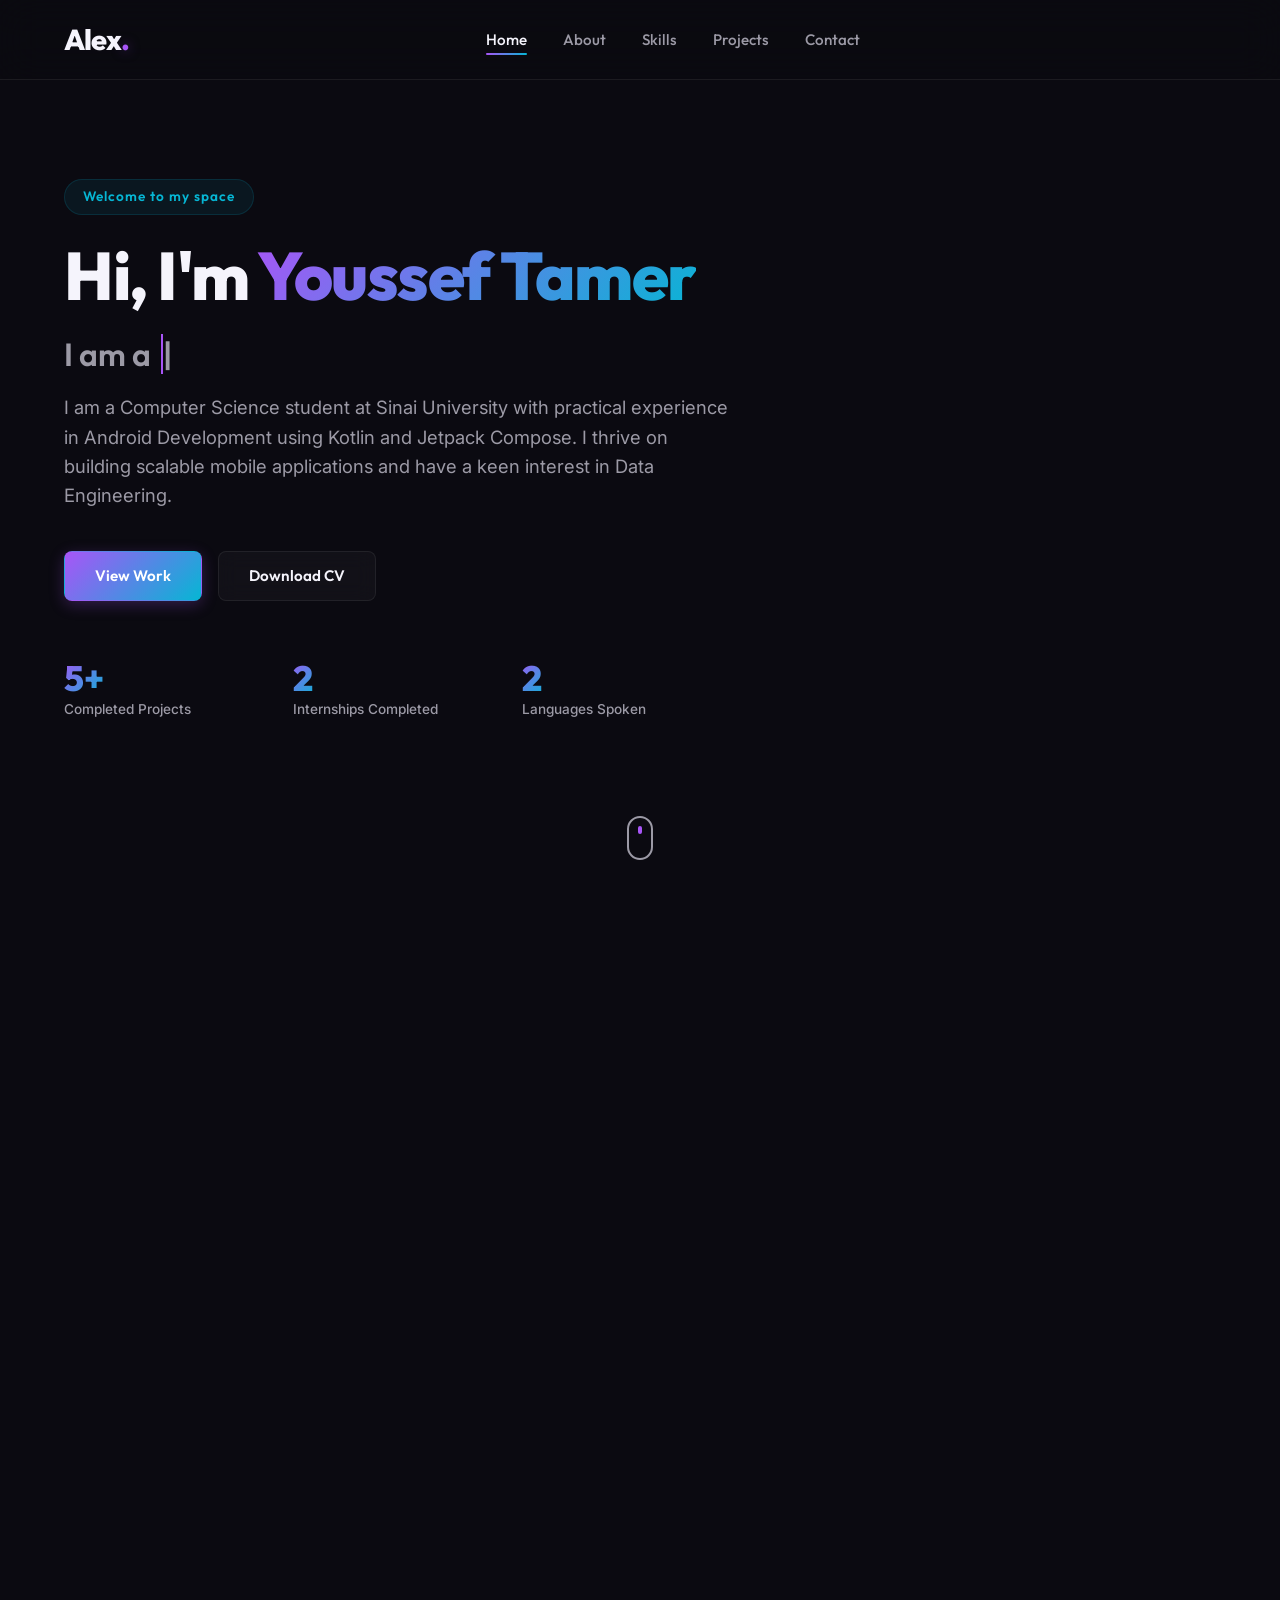
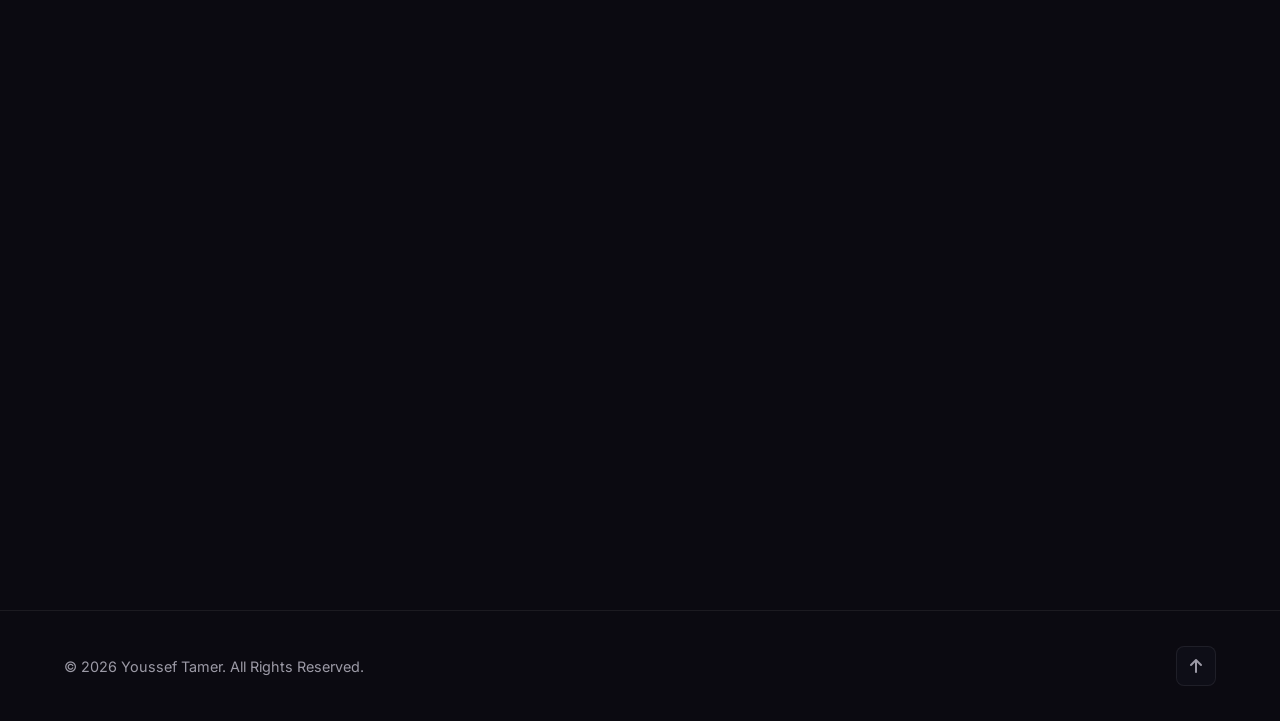
==== index.html @ ab524d57 "Initial commit: Youssef Tamer Premium Portfolio" ====
<!DOCTYPE html>
<html lang="en">
<head>
  <meta charset="UTF-8">
  <meta name="viewport" content="width=device-width, initial-scale=1.0">
  <meta name="description" content="Premium Developer Portfolio - Senior Frontend Engineer & UI/UX Designer. Highly customizable digital showcase.">
  <meta name="author" content="Alex Rivera">
  <title>Alex Rivera | Premium Portfolio</title>
  
  <!-- Google Fonts -->
  <link rel="preconnect" href="https://fonts.googleapis.com">
  <link rel="preconnect" href="https://fonts.gstatic.com" crossorigin>
  <link href="https://fonts.googleapis.com/css2?family=Inter:wght@300;400;500;600;700&family=Outfit:wght@300;400;500;600;700;800&display=swap" rel="stylesheet">
  
  <!-- FontAwesome Icons -->
  <link rel="stylesheet" href="https://cdnjs.cloudflare.com/ajax/libs/font-awesome/6.4.0/css/all.min.css">
  
  <!-- Central Stylesheet -->
  <link rel="stylesheet" href="style.css">
</head>
<body>

  <!-- Fullscreen Loading Screen -->
  <div id="loader" class="loader-screen">
    <div class="loader-content">
      <div class="loader-logo">Alex<span>.</span></div>
      <div class="loader-bar-bg">
        <div id="loader-progress" class="loader-progress-bar"></div>
      </div>
      <div id="loader-percentage" class="loader-percentage-text">0%</div>
    </div>
  </div>

  <!-- Global Mouse Glow overlay -->
  <div class="cursor-glow" id="cursor-glow"></div>

  <!-- Global Background Three.js Particle Canvas -->
  <canvas id="three-bg-canvas"></canvas>

  <!-- Navigation Header -->
  <header id="header" class="glass-nav">
    <!-- Scroll Progress Bar -->
    <div id="scroll-progress" class="scroll-progress-line"></div>
    
    <div class="nav-container">
      <a href="#" class="logo-text">Alex<span class="dot">.</span></a>
      
      <nav class="nav-menu" id="nav-menu">
        <ul class="nav-list">
          <li><a href="#hero" class="nav-link active">Home</a></li>
          <li><a href="#about" class="nav-link">About</a></li>
          <li><a href="#skills" class="nav-link">Skills</a></li>
          <li><a href="#projects" class="nav-link">Projects</a></li>
          <li><a href="#contact" class="nav-link">Contact</a></li>
        </ul>
      </nav>

      <div class="nav-actions">
        <button class="menu-toggle" id="menu-toggle" aria-label="Toggle menu">
          <i class="fa-solid fa-bars open-icon"></i>
          <i class="fa-solid fa-xmark close-icon"></i>
        </button>
      </div>
    </div>
  </header>

  <!-- Hero Section -->
  <section id="hero" class="hero-section">
    <div class="hero-container container">
      <div class="hero-content">
        <span class="hero-badge">Welcome to my space</span>
        <h1 class="hero-title">
          Hi, I'm <span class="gradient-text dynamic-name">Alex Rivera</span>
        </h1>
        <h2 class="typing-text-container">
          I am a <span class="typing-target"></span><span class="typed-cursor">|</span>
        </h2>
        <p class="hero-desc" id="hero-subheading">
          Crafting modern, immersive digital experiences with clean code and premium aesthetics.
        </p>
        <div class="hero-actions">
          <a href="#projects" class="btn btn-primary btn-glow">View Work</a>
          <a href="" id="hero-resume-link" class="btn btn-secondary" download>Download CV</a>
        </div>
        
        <!-- Stats Row -->
        <div class="stats-row" id="stats-container">
          <!-- Populated Dynamically from data.js -->
        </div>
      </div>
      
      <!-- Interactive 3D Orb Column -->
      <div class="hero-orb-wrapper">
        <div id="hero-orb-container" class="orb-container"></div>
      </div>
    </div>
    
    <div class="scroll-indicator">
      <a href="#about" aria-label="Scroll down">
        <span class="mouse-icon">
          <span class="mouse-wheel"></span>
        </span>
      </a>
    </div>
  </section>

  <!-- About Section -->
  <section id="about" class="about-section container section-padding">
    <div class="section-header align-center scroll-reveal">
      <span class="section-subtitle">Discovery</span>
      <h2 class="section-title">About Me</h2>
      <div class="title-underline"></div>
    </div>

    <div class="about-grid">
      <!-- 3D Tilt Card Photo -->
      <div class="about-image-wrapper scroll-reveal">
        <div class="about-img-card glass-card tilt-card">
          <img id="about-avatar" src="" alt="Alex Portrait">
          <div class="img-border-glow"></div>
        </div>
      </div>
      
      <div class="about-details scroll-reveal">
        <h3 class="about-intro">Professional Profile</h3>
        <p class="about-text" id="about-bio">
          Loading biography...
        </p>
        
        <!-- Current Focus Sub-grid -->
        <h4 class="focus-title">What I'm doing now</h4>
        <div class="focus-grid" id="focus-grid">
          <!-- Populated Dynamically from data.js -->
        </div>
      </div>
    </div>
  </section>

  <!-- Skills Section -->
  <section id="skills" class="skills-section section-padding">
    <div class="container">
      <div class="section-header align-center scroll-reveal">
        <span class="section-subtitle">Expertise</span>
        <h2 class="section-title">Skills & Capabilities</h2>
        <div class="title-underline"></div>
      </div>

      <!-- Categories Tabs -->
      <div class="skills-tabs scroll-reveal" id="skills-tabs">
        <!-- Populated Dynamically from categories in data.js -->
      </div>

      <!-- Dynamic Skills Grid -->
      <div class="skills-grid-container scroll-reveal">
        <div class="skills-grid" id="skills-grid">
          <!-- Populated Dynamically on Tab Click -->
        </div>
      </div>
    </div>
  </section>

  <!-- Experience & Education Section -->
  <section id="experience" class="experience-section section-padding">
    <div class="container">
      <div class="section-header align-center scroll-reveal">
        <span class="section-subtitle">Timeline</span>
        <h2 class="section-title">Education & Experience</h2>
        <div class="title-underline"></div>
      </div>

      <div class="timeline-container scroll-reveal">
        <div class="timeline-line"></div>
        <div class="timeline-items" id="timeline-items">
          <!-- Populated Dynamically from data.js -->
        </div>
      </div>

      <!-- Certifications Grid -->
      <div class="certifications-wrapper scroll-reveal" style="margin-top: 80px;">
        <h3 class="focus-title" style="text-align: center; margin-bottom: 40px;">Professional Certifications</h3>
        <div class="certifications-grid" id="certifications-grid">
          <!-- Populated Dynamically from data.js -->
        </div>
      </div>
    </div>
  </section>

  <!-- Projects Section -->
  <section id="projects" class="projects-section section-padding">
    <div class="container">
      <div class="section-header align-center scroll-reveal">
        <span class="section-subtitle">My Work</span>
        <h2 class="section-title">Featured Projects</h2>
        <div class="title-underline"></div>
      </div>

      <!-- Category Filter Tabs -->
      <div class="filter-tabs scroll-reveal" id="projects-tabs">
        <!-- Populated Dynamically from data.js -->
      </div>

      <!-- Projects Grid -->
      <div class="projects-grid scroll-reveal" id="projects-grid">
        <!-- Populated Dynamically -->
      </div>
    </div>
  </section>

  <!-- Tools & Technologies Section -->
  <section id="tools" class="tools-section container section-padding">
    <div class="section-header align-center scroll-reveal">
      <span class="section-subtitle">Gear & Software</span>
      <h2 class="section-title">Development Environment</h2>
      <div class="title-underline"></div>
    </div>

    <!-- Tools Grid -->
    <div class="tools-grid scroll-reveal" id="tools-grid">
      <!-- Populated Dynamically -->
    </div>
  </section>

  <!-- Contact & Connect Section -->
  <section id="contact" class="contact-section container section-padding">
    <div class="section-header align-center scroll-reveal">
      <span class="section-subtitle">Connection</span>
      <h2 class="section-title">Get In Touch</h2>
      <div class="title-underline"></div>
    </div>

    <!-- Centered Glass Card Contact Methods -->
    <div class="contact-card-wrapper scroll-reveal">
      <div class="contact-card glass-card">
        <h3 class="contact-card-title">Let's build something extraordinary</h3>
        <p class="contact-card-text">
          Have an interesting project, dynamic product requirements, or looking to add to your remote engineering ranks? Get in touch via any of the options below. Copy details or link directly.
        </p>

        <div class="contact-items" id="contact-items">
          <!-- Dynamically populated from data.js with Copy and Redirect buttons -->
        </div>
      </div>
    </div>
  </section>

  <!-- Footer Section -->
  <footer class="footer">
    <div class="container footer-content">
      <p class="copyright">&copy; <span id="footer-year">2026</span> <span id="footer-name">Alex Rivera</span>. All Rights Reserved.</p>
      <a href="#hero" class="back-to-top" aria-label="Back to top">
        <i class="fa-solid fa-arrow-up"></i>
      </a>
    </div>
  </footer>

  <!-- Project Details Modal Popup Dialog -->
  <div id="project-modal" class="modal">
    <div class="modal-content glass-card">
      <button class="modal-close" id="modal-close" aria-label="Close details">
        <i class="fa-solid fa-xmark"></i>
      </button>
      
      <div class="modal-body">
        <div class="modal-image-wrapper">
          <img id="modal-project-img" src="" alt="Project Preview">
          <div class="modal-project-links">
            <a href="" id="modal-link-github" class="btn btn-secondary" target="_blank"><i class="fa-brands fa-github"></i> Source</a>
            <a href="" id="modal-link-live" class="btn btn-primary" target="_blank"><i class="fa-solid fa-arrow-up-right-from-square"></i> Demo</a>
          </div>
        </div>
        
        <div class="modal-details-wrapper">
          <h3 id="modal-project-title" class="modal-title">Project Title</h3>
          <div id="modal-project-tags" class="project-tags"></div>
          
          <div class="modal-case-study">
            <div class="case-item">
              <span class="case-label"><i class="fa-solid fa-triangle-exclamation"></i> The Problem</span>
              <p id="modal-project-problem" class="case-text"></p>
            </div>
            <div class="case-item">
              <span class="case-label"><i class="fa-solid fa-circle-check"></i> The Solution</span>
              <p id="modal-project-solution" class="case-text"></p>
            </div>
            <div class="case-item">
              <span class="case-label"><i class="fa-solid fa-chart-line"></i> The Impact</span>
              <p id="modal-project-impact" class="case-text"></p>
            </div>
          </div>
        </div>
      </div>
    </div>
  </div>

  <!-- Clipboard Toast Notification -->
  <div id="toast-notification" class="toast">Copied to clipboard!</div>

  <!-- Three.js Library via CDN -->
  <script src="https://cdnjs.cloudflare.com/ajax/libs/three.js/r128/three.min.js"></script>
  
  <!-- Central Application Scripts -->
  <script src="data.js"></script>
  <script src="script.js"></script>
</body>
</html>
---- style.css ----
/* -------------------------------------------------------------
 * 1. DESIGN SYSTEM & ROOT SETTINGS
 * ------------------------------------------------------------- */
:root {
  /* Fonts */
  --font-heading: 'Outfit', -apple-system, BlinkMacSystemFont, 'Segoe UI', Roboto, sans-serif;
  --font-body: 'Inter', -apple-system, BlinkMacSystemFont, 'Segoe UI', Roboto, sans-serif;

  /* Palette: Dark Mode Luxury Theme */
  --bg-dark: #0b0a11;
  --bg-card: rgba(18, 17, 29, 0.65);
  --bg-card-hover: rgba(26, 24, 41, 0.8);
  
  --text-light: #f5f4fc;
  --text-muted: #9c9aa6;
  --text-dark: #0b0a11;

  --color-primary: #a855f7;       /* Glowing Violet */
  --color-primary-rgb: 168, 85, 247;
  
  --color-secondary: #06b6d4;     /* Electric Cyan */
  --color-secondary-rgb: 6, 182, 212;

  --color-accent: #6366f1;        /* Indigo */
  --color-accent-rgb: 99, 102, 241;

  /* Borders & Shadows (Glassmorphic) */
  --glass-border: rgba(255, 255, 255, 0.07);
  --glass-border-hover: rgba(168, 85, 247, 0.35);
  --glass-shadow: 0 12px 40px 0 rgba(0, 0, 0, 0.4);
  --glow-shadow: 0 0 25px rgba(168, 85, 247, 0.2);

  /* Transitions */
  --transition-fast: 0.2s cubic-bezier(0.4, 0, 0.2, 1);
  --transition-normal: 0.3s cubic-bezier(0.4, 0, 0.2, 1);
  --transition-slow: 0.6s cubic-bezier(0.4, 0, 0.2, 1);

  --nav-height: 80px;
}

/* -------------------------------------------------------------
 * 2. GLOBAL RESET & BASE STYLES
 * ------------------------------------------------------------- */
* {
  box-sizing: border-box;
  margin: 0;
  padding: 0;
}

html {
  scroll-behavior: smooth;
  font-size: 16px;
  overflow-x: hidden;
}

body {
  font-family: var(--font-body);
  background-color: var(--bg-dark);
  color: var(--text-light);
  line-height: 1.6;
  overflow-x: hidden;
}

a {
  text-decoration: none;
  color: inherit;
  transition: color var(--transition-fast);
}

ul {
  list-style: none;
}

img {
  max-width: 100%;
  height: auto;
  display: block;
}

/* Custom Scrollbar */
::-webkit-scrollbar {
  width: 8px;
}
::-webkit-scrollbar-track {
  background: var(--bg-dark);
}
::-webkit-scrollbar-thumb {
  background: var(--glass-border);
  border-radius: 4px;
}
::-webkit-scrollbar-thumb:hover {
  background: var(--color-primary);
}

/* Global 3D Background Canvas */
#three-bg-canvas {
  position: fixed;
  top: 0;
  left: 0;
  width: 100vw;
  height: 100vh;
  z-index: -10;
  pointer-events: none;
  background-color: var(--bg-dark);
}

/* Mouse Glow Overlay */
.cursor-glow {
  position: fixed;
  top: 0;
  left: 0;
  width: 100vw;
  height: 100vh;
  pointer-events: none;
  z-index: -5;
  background: radial-gradient(circle 350px at var(--mouse-x, -500px) var(--mouse-y, -500px), rgba(var(--color-primary-rgb), 0.08), transparent 85%);
  transition: opacity var(--transition-normal);
}

/* -------------------------------------------------------------
 * 3. REUSABLE UTILITIES & GLASSMORPHISM
 * ------------------------------------------------------------- */
.container {
  width: 100%;
  max-width: 1200px;
  margin: 0 auto;
  padding: 0 24px;
}

.section-padding {
  padding: 120px 0;
}

/* Section Header */
.section-header {
  margin-bottom: 70px;
}
.section-header.align-center {
  text-align: center;
}
.section-subtitle {
  font-family: var(--font-heading);
  text-transform: uppercase;
  font-size: 0.85rem;
  letter-spacing: 4px;
  color: var(--color-primary);
  font-weight: 700;
  margin-bottom: 10px;
  display: block;
}
.section-title {
  font-family: var(--font-heading);
  font-size: 2.8rem;
  font-weight: 800;
  letter-spacing: -0.5px;
}
.title-underline {
  height: 4px;
  width: 65px;
  background: linear-gradient(90deg, var(--color-primary), var(--color-secondary));
  margin: 14px auto 0;
  border-radius: 2px;
}
.section-header.align-center .title-underline {
  margin: 14px auto 0;
}

/* Buttons */
.btn {
  display: inline-flex;
  align-items: center;
  justify-content: center;
  gap: 8px;
  font-family: var(--font-heading);
  font-weight: 600;
  font-size: 0.95rem;
  padding: 12px 30px;
  border-radius: 8px;
  cursor: pointer;
  transition: all var(--transition-normal);
  border: 1px solid transparent;
}

.btn-primary {
  background: linear-gradient(135deg, var(--color-primary), var(--color-secondary));
  color: #fff;
  box-shadow: 0 4px 15px rgba(var(--color-primary-rgb), 0.25);
}
.btn-primary:hover {
  transform: translateY(-3px);
  box-shadow: 0 8px 25px rgba(var(--color-primary-rgb), 0.45);
}

.btn-secondary {
  background: rgba(255, 255, 255, 0.03);
  color: var(--text-light);
  border-color: var(--glass-border);
  backdrop-filter: blur(10px);
}
.btn-secondary:hover {
  transform: translateY(-3px);
  border-color: var(--color-primary);
  background: rgba(255, 255, 255, 0.07);
  box-shadow: 0 5px 15px rgba(var(--color-primary-rgb), 0.15);
}

.btn-glow:hover {
  text-shadow: 0 0 8px rgba(255, 255, 255, 0.5);
}

/* Premium Typography */
.gradient-text {
  background: linear-gradient(135deg, var(--color-primary), var(--color-secondary));
  -webkit-background-clip: text;
  -webkit-text-fill-color: transparent;
  background-clip: text;
  display: inline;
}

/* Glassmorphism Card Style */
.glass-card {
  background: var(--bg-card);
  backdrop-filter: blur(16px) saturate(180%);
  -webkit-backdrop-filter: blur(16px) saturate(180%);
  border: 1px solid var(--glass-border);
  border-radius: 16px;
  box-shadow: var(--glass-shadow);
  transition: border-color var(--transition-normal), box-shadow var(--transition-normal), transform var(--transition-normal);
}
.glass-card:hover {
  border-color: var(--glass-border-hover);
  box-shadow: var(--glass-shadow), var(--glow-shadow);
}

/* 3D Tilt Card Base */
.tilt-card {
  transform-style: preserve-3d;
  perspective: 1000px;
}
.tilt-card > * {
  transform: translateZ(20px);
}

/* Scroll Reveal Classes */
.scroll-reveal {
  opacity: 0;
  transform: translateY(35px);
  transition: opacity 0.8s cubic-bezier(0.16, 1, 0.3, 1), transform 0.8s cubic-bezier(0.16, 1, 0.3, 1);
}
.scroll-reveal.reveal-active {
  opacity: 1;
  transform: translateY(0);
}

/* -------------------------------------------------------------
 * 4. LOADER SCREEN
 * ------------------------------------------------------------- */
.loader-screen {
  position: fixed;
  top: 0;
  left: 0;
  width: 100vw;
  height: 100vh;
  background-color: var(--bg-dark);
  z-index: 9999;
  display: flex;
  align-items: center;
  justify-content: center;
  transition: opacity 0.6s cubic-bezier(0.16, 1, 0.3, 1);
}

.loader-content {
  text-align: center;
  width: 250px;
}

.loader-logo {
  font-family: var(--font-heading);
  font-size: 2.5rem;
  font-weight: 800;
  margin-bottom: 24px;
  letter-spacing: -1.5px;
}
.loader-logo span {
  color: var(--color-primary);
}

.loader-bar-bg {
  width: 100%;
  height: 3px;
  background: rgba(255, 255, 255, 0.05);
  border-radius: 10px;
  overflow: hidden;
  margin-bottom: 12px;
}

.loader-progress-bar {
  width: 0%;
  height: 100%;
  background: linear-gradient(90deg, var(--color-primary), var(--color-secondary));
  border-radius: 10px;
  transition: width 0.1s linear;
}

.loader-percentage-text {
  font-family: var(--font-heading);
  font-size: 0.85rem;
  color: var(--text-muted);
  font-weight: 600;
  letter-spacing: 1px;
}

.loader-fade {
  opacity: 0;
  pointer-events: none;
}

/* -------------------------------------------------------------
 * 5. NAVIGATION NAVBAR
 * ------------------------------------------------------------- */
.glass-nav {
  position: fixed;
  top: 0;
  left: 0;
  width: 100%;
  height: var(--nav-height);
  z-index: 1000;
  display: flex;
  align-items: center;
  border-bottom: 1px solid var(--glass-border);
  background-color: rgba(11, 10, 17, 0.7);
  backdrop-filter: blur(20px);
  -webkit-backdrop-filter: blur(20px);
  transition: all var(--transition-normal);
}

.glass-nav.nav-scrolled {
  height: 70px;
  background-color: rgba(11, 10, 17, 0.85);
  box-shadow: var(--glass-shadow);
}

/* Scroll Progress indicator */
.scroll-progress-line {
  position: absolute;
  top: 0;
  left: 0;
  height: 3px;
  width: 0%;
  background: linear-gradient(90deg, var(--color-primary), var(--color-secondary));
  z-index: 1001;
}

.nav-container {
  width: 100%;
  max-width: 1200px;
  margin: 0 auto;
  padding: 0 24px;
  display: flex;
  justify-content: space-between;
  align-items: center;
}

.logo-text {
  font-family: var(--font-heading);
  font-size: 1.8rem;
  font-weight: 800;
  letter-spacing: -1px;
}
.logo-text .dot {
  color: var(--color-primary);
  text-shadow: 0 0 12px rgba(var(--color-primary-rgb), 0.5);
}

.nav-list {
  display: flex;
  gap: 36px;
}

.nav-link {
  font-family: var(--font-heading);
  font-size: 0.95rem;
  font-weight: 500;
  color: var(--text-muted);
  position: relative;
  padding: 6px 0;
}
.nav-link:hover, .nav-link.active {
  color: var(--text-light);
}
.nav-link::after {
  content: '';
  position: absolute;
  bottom: 0;
  left: 0;
  width: 0;
  height: 2px;
  background: linear-gradient(90deg, var(--color-primary), var(--color-secondary));
  transition: width var(--transition-normal);
  border-radius: 1px;
}
.nav-link:hover::after, .nav-link.active::after {
  width: 100%;
}

/* Mobile Toggle Hamburger */
.menu-toggle {
  background: transparent;
  border: none;
  color: var(--text-light);
  font-size: 1.5rem;
  cursor: pointer;
  display: none;
}

/* -------------------------------------------------------------
 * 6. HERO SECTION & ORB CONTAINER
 * ------------------------------------------------------------- */
.hero-section {
  position: relative;
  height: 100vh;
  min-height: 750px;
  display: flex;
  align-items: center;
  overflow: hidden;
}

.hero-container {
  display: grid;
  grid-template-columns: 1.2fr 0.8fr;
  gap: 40px;
  align-items: center;
}

.hero-badge {
  display: inline-block;
  font-family: var(--font-heading);
  font-size: 0.85rem;
  font-weight: 600;
  letter-spacing: 1px;
  color: var(--color-secondary);
  background: rgba(var(--color-secondary-rgb), 0.08);
  border: 1px solid rgba(var(--color-secondary-rgb), 0.15);
  padding: 6px 18px;
  border-radius: 20px;
  margin-bottom: 24px;
  animation: float 4s ease-in-out infinite;
}

.hero-title {
  font-family: var(--font-heading);
  font-size: 4.2rem;
  font-weight: 800;
  line-height: 1.1;
  letter-spacing: -1.5px;
  margin-bottom: 16px;
}

.typing-text-container {
  font-family: var(--font-heading);
  font-size: 2rem;
  font-weight: 600;
  color: var(--text-muted);
  margin-bottom: 24px;
  height: 40px;
}
.typing-text-container .typing-target {
  color: var(--text-light);
  border-right: 2px solid var(--color-primary);
  padding-right: 4px;
  animation: blink 0.75s step-end infinite;
}

.hero-desc {
  font-size: 1.15rem;
  color: var(--text-muted);
  margin-bottom: 40px;
  line-height: 1.6;
}

.hero-actions {
  display: flex;
  gap: 16px;
  margin-bottom: 60px;
}

/* Stats Row inside Hero */
.stats-row {
  display: grid;
  grid-template-columns: repeat(3, 1fr);
  gap: 20px;
}

.stat-card {
  text-align: left;
}

.stat-value {
  font-family: var(--font-heading);
  font-size: 2.2rem;
  font-weight: 800;
  line-height: 1;
  margin-bottom: 6px;
}

.stat-label {
  font-size: 0.85rem;
  color: var(--text-muted);
  font-weight: 500;
}

/* Right Column: Hero 3D Orb */
.hero-orb-wrapper {
  display: flex;
  justify-content: center;
  align-items: center;
  position: relative;
}

.orb-container {
  width: 380px;
  height: 380px;
  position: relative;
  z-index: 5;
}

/* Scroll indicator mouse */
.scroll-indicator {
  position: absolute;
  bottom: 40px;
  left: 50%;
  transform: translateX(-50%);
  z-index: 5;
}

.mouse-icon {
  width: 26px;
  height: 44px;
  border: 2px solid var(--text-muted);
  border-radius: 15px;
  display: block;
  position: relative;
}
.mouse-wheel {
  width: 4px;
  height: 8px;
  background-color: var(--color-primary);
  border-radius: 2px;
  position: absolute;
  top: 8px;
  left: 50%;
  transform: translateX(-50%);
  animation: scroll-wheel 1.5s ease-out infinite;
}

/* -------------------------------------------------------------
 * 7. ABOUT SECTION
 * ------------------------------------------------------------- */
.about-grid {
  display: grid;
  grid-template-columns: 1fr 1.3fr;
  gap: 60px;
  align-items: start;
}

.about-image-wrapper {
  display: flex;
  justify-content: center;
}

.about-img-card {
  position: relative;
  border-radius: 24px;
  padding: 10px;
  max-width: 320px;
}
.about-img-card img {
  border-radius: 16px;
  width: 100%;
  aspect-ratio: 1;
  object-fit: cover;
  position: relative;
  z-index: 2;
}

.img-border-glow {
  position: absolute;
  top: -1px;
  left: -1px;
  right: -1px;
  bottom: -1px;
  border-radius: 24px;
  background: linear-gradient(135deg, var(--color-primary), var(--color-secondary));
  z-index: 1;
  opacity: 0.2;
  transition: opacity var(--transition-normal);
}
.about-img-card:hover .img-border-glow {
  opacity: 0.7;
}

.about-intro {
  font-family: var(--font-heading);
  font-size: 1.8rem;
  font-weight: 700;
  margin-bottom: 16px;
}

.about-text {
  color: var(--text-muted);
  font-size: 1.05rem;
  margin-bottom: 40px;
  line-height: 1.7;
}

/* "What I'm doing now" focus cards */
.focus-title {
  font-family: var(--font-heading);
  font-size: 1.3rem;
  font-weight: 700;
  margin-bottom: 20px;
  letter-spacing: -0.5px;
}

.focus-grid {
  display: grid;
  grid-template-columns: 1fr;
  gap: 20px;
}

.focus-card {
  display: flex;
  gap: 20px;
  padding: 20px;
  align-items: start;
}

.focus-icon-box {
  font-size: 1.5rem;
  color: var(--color-primary);
  width: 48px;
  height: 48px;
  border-radius: 10px;
  background: rgba(var(--color-primary-rgb), 0.08);
  border: 1px solid rgba(var(--color-primary-rgb), 0.15);
  display: flex;
  align-items: center;
  justify-content: center;
  flex-shrink: 0;
}

.focus-card-title {
  font-family: var(--font-heading);
  font-size: 1.1rem;
  font-weight: 600;
  margin-bottom: 4px;
}

.focus-card-desc {
  font-size: 0.95rem;
  color: var(--text-muted);
  line-height: 1.5;
}

/* -------------------------------------------------------------
 * 8. SKILLS SECTION WITH CATEGORIES
 * ------------------------------------------------------------- */
.skills-tabs {
  display: flex;
  justify-content: center;
  gap: 12px;
  margin-bottom: 45px;
  flex-wrap: wrap;
}

.skills-tab-btn {
  font-family: var(--font-heading);
  font-weight: 600;
  font-size: 0.9rem;
  padding: 10px 24px;
  border-radius: 20px;
  background: var(--bg-card);
  color: var(--text-muted);
  border: 1px solid var(--glass-border);
  cursor: pointer;
  transition: all var(--transition-normal);
}
.skills-tab-btn:hover, .skills-tab-btn.active {
  background: var(--color-primary);
  color: #fff;
  border-color: var(--color-primary);
  box-shadow: 0 4px 15px rgba(var(--color-primary-rgb), 0.35);
}

.skills-grid {
  display: grid;
  grid-template-columns: repeat(auto-fill, minmax(260px, 1fr));
  gap: 24px;
}

.skill-card-inner {
  display: flex;
  align-items: center;
  gap: 18px;
  padding: 20px;
}

.skill-icon-wrapper {
  font-size: 1.6rem;
  color: var(--color-secondary);
  width: 44px;
  height: 44px;
  border-radius: 50%;
  background: rgba(var(--color-secondary-rgb), 0.08);
  border: 1px solid rgba(var(--color-secondary-rgb), 0.15);
  display: flex;
  align-items: center;
  justify-content: center;
  flex-shrink: 0;
}

.skill-details {
  flex-grow: 1;
}

.skill-name-row {
  display: flex;
  justify-content: space-between;
  margin-bottom: 6px;
}
.skill-name {
  font-weight: 600;
  font-size: 0.95rem;
}
.skill-level-text {
  font-family: var(--font-heading);
  font-weight: 700;
  font-size: 0.85rem;
  color: var(--color-secondary);
}

.skill-bar-bg {
  height: 5px;
  background: rgba(255, 255, 255, 0.05);
  border-radius: 3px;
  overflow: hidden;
}

.skill-bar-fill {
  height: 100%;
  background: linear-gradient(90deg, var(--color-primary), var(--color-secondary));
  width: 0%;
  border-radius: 3px;
  transition: width 1.5s cubic-bezier(0.16, 1, 0.3, 1);
}

/* -------------------------------------------------------------
 * 9. PROJECTS SECTION
 * ------------------------------------------------------------- */
.filter-tabs {
  display: flex;
  justify-content: center;
  gap: 12px;
  margin-bottom: 45px;
  flex-wrap: wrap;
}

.projects-grid {
  display: grid;
  grid-template-columns: repeat(auto-fill, minmax(340px, 1fr));
  gap: 30px;
}

.project-card {
  display: flex;
  flex-direction: column;
  height: 100%;
  cursor: pointer;
  overflow: hidden;
}

.project-thumbnail-box {
  aspect-ratio: 1.6;
  position: relative;
  overflow: hidden;
}
.project-thumbnail-box img {
  width: 100%;
  height: 100%;
  object-fit: cover;
  transition: transform var(--transition-slow);
}
.project-card:hover .project-thumbnail-box img {
  transform: scale(1.06);
}

.project-view-overlay {
  position: absolute;
  top: 0;
  left: 0;
  width: 100%;
  height: 100%;
  background: rgba(11, 10, 17, 0.7);
  backdrop-filter: blur(6px);
  display: flex;
  align-items: center;
  justify-content: center;
  opacity: 0;
  transition: opacity var(--transition-normal);
  font-family: var(--font-heading);
  font-weight: 700;
  font-size: 1rem;
  letter-spacing: 1px;
}
.project-card:hover .project-view-overlay {
  opacity: 1;
}

.project-summary-box {
  padding: 24px;
  display: flex;
  flex-direction: column;
  flex-grow: 1;
}

.project-tags {
  display: flex;
  flex-wrap: wrap;
  gap: 8px;
  margin-bottom: 12px;
}
.project-tag {
  font-size: 0.75rem;
  font-weight: 600;
  background: rgba(var(--color-primary-rgb), 0.08);
  border: 1px solid rgba(var(--color-primary-rgb), 0.15);
  color: var(--color-primary);
  padding: 4px 10px;
  border-radius: 12px;
}

.project-title {
  font-family: var(--font-heading);
  font-size: 1.35rem;
  font-weight: 700;
  margin-bottom: 8px;
  transition: color var(--transition-fast);
}
.project-card:hover .project-title {
  color: var(--color-primary);
}

.project-description {
  font-size: 0.95rem;
  color: var(--text-muted);
  line-height: 1.5;
}

/* -------------------------------------------------------------
 * 10. TOOLS SECTION
 * ------------------------------------------------------------- */
.tools-grid {
  display: grid;
  grid-template-columns: repeat(auto-fill, minmax(260px, 1fr));
  gap: 24px;
}

.tool-card {
  display: flex;
  align-items: center;
  gap: 16px;
  padding: 20px;
}

.tool-icon-box {
  font-size: 1.4rem;
  color: var(--color-accent);
  width: 44px;
  height: 44px;
  border-radius: 10px;
  background: rgba(var(--color-accent-rgb), 0.08);
  border: 1px solid rgba(var(--color-accent-rgb), 0.15);
  display: flex;
  align-items: center;
  justify-content: center;
  flex-shrink: 0;
}

.tool-name {
  font-weight: 600;
  font-size: 0.95rem;
  margin-bottom: 2px;
}

.tool-category {
  font-size: 0.8rem;
  color: var(--text-muted);
}

/* -------------------------------------------------------------
 * 11. CONTACT SECTION
 * ------------------------------------------------------------- */
.contact-card-wrapper {
  max-width: 800px;
  margin: 0 auto;
}

.contact-card {
  padding: 60px 40px;
  text-align: center;
}

.contact-card-title {
  font-family: var(--font-heading);
  font-size: 2rem;
  font-weight: 700;
  margin-bottom: 16px;
}

.contact-card-text {
  color: var(--text-muted);
  font-size: 1.05rem;
  max-width: 600px;
  margin: 0 auto 40px;
  line-height: 1.6;
}

.contact-items {
  display: flex;
  flex-direction: column;
  gap: 20px;
  max-width: 550px;
  margin: 0 auto;
}

.contact-item-row {
  display: flex;
  align-items: center;
  justify-content: space-between;
  padding: 16px 24px;
  border-radius: 12px;
  background: rgba(255, 255, 255, 0.02);
  border: 1px solid var(--glass-border);
}

.contact-item-left {
  display: flex;
  align-items: center;
  gap: 16px;
}

.contact-icon {
  font-size: 1.2rem;
  color: var(--color-primary);
  width: 38px;
  height: 38px;
  display: flex;
  align-items: center;
  justify-content: center;
}

.contact-label {
  font-size: 0.8rem;
  color: var(--text-muted);
  text-align: left;
  display: block;
}
.contact-value {
  font-family: var(--font-heading);
  font-weight: 600;
  font-size: 1.05rem;
}

.contact-item-right {
  display: flex;
  gap: 8px;
}

.contact-btn {
  width: 36px;
  height: 36px;
  border-radius: 8px;
  border: 1px solid var(--glass-border);
  background: rgba(255, 255, 255, 0.03);
  color: var(--text-muted);
  cursor: pointer;
  display: flex;
  align-items: center;
  justify-content: center;
  transition: all var(--transition-fast);
  font-size: 0.95rem;
}
.contact-btn:hover {
  background: var(--color-primary);
  color: #fff;
  border-color: var(--color-primary);
}

/* -------------------------------------------------------------
 * 12. MODAL DIALOG
 * ------------------------------------------------------------- */
.modal {
  position: fixed;
  top: 0;
  left: 0;
  width: 100vw;
  height: 100vh;
  background-color: rgba(11, 10, 17, 0.85);
  backdrop-filter: blur(12px);
  -webkit-backdrop-filter: blur(12px);
  z-index: 2000;
  display: flex;
  align-items: center;
  justify-content: center;
  opacity: 0;
  pointer-events: none;
  transition: opacity var(--transition-normal);
}

.modal.active {
  opacity: 1;
  pointer-events: auto;
}

.modal-content {
  position: relative;
  max-width: 900px;
  width: 90%;
  max-height: 85vh;
  overflow-y: auto;
  transform: scale(0.95);
  transition: transform var(--transition-normal);
  border-radius: 20px;
  padding: 40px;
}
.modal.active .modal-content {
  transform: scale(1);
}

.modal-close {
  position: absolute;
  top: 20px;
  right: 20px;
  width: 36px;
  height: 36px;
  border-radius: 50%;
  background: rgba(255, 255, 255, 0.03);
  border: 1px solid var(--glass-border);
  color: var(--text-muted);
  cursor: pointer;
  display: flex;
  align-items: center;
  justify-content: center;
  font-size: 1.1rem;
  transition: all var(--transition-fast);
  z-index: 10;
}
.modal-close:hover {
  background: var(--color-primary);
  color: #fff;
  border-color: var(--color-primary);
  transform: rotate(90deg);
}

.modal-body {
  display: grid;
  grid-template-columns: 1fr 1.2fr;
  gap: 40px;
  align-items: start;
}

.modal-image-wrapper {
  position: relative;
  border-radius: 12px;
  overflow: hidden;
  border: 1px solid var(--glass-border);
}
.modal-image-wrapper img {
  width: 100%;
  height: auto;
  object-fit: cover;
}

.modal-project-links {
  display: grid;
  grid-template-columns: 1fr 1fr;
  gap: 12px;
  margin-top: 20px;
}

.modal-details-wrapper {
  display: flex;
  flex-direction: column;
}

.modal-title {
  font-family: var(--font-heading);
  font-size: 2rem;
  font-weight: 800;
  margin-bottom: 12px;
  letter-spacing: -0.5px;
}

.modal-case-study {
  display: flex;
  flex-direction: column;
  gap: 24px;
  margin-top: 24px;
}

.case-item {
  display: flex;
  flex-direction: column;
  gap: 6px;
}

.case-label {
  font-family: var(--font-heading);
  font-weight: 700;
  font-size: 0.95rem;
  color: var(--color-secondary);
  display: flex;
  align-items: center;
  gap: 8px;
}
.case-label i {
  font-size: 0.9rem;
}

.case-text {
  color: var(--text-muted);
  font-size: 0.95rem;
  line-height: 1.5;
}

/* -------------------------------------------------------------
 * 13. TOAST NOTIFICATION & FOOTER
 * ------------------------------------------------------------- */
.toast {
  position: fixed;
  bottom: 30px;
  right: 30px;
  background: var(--bg-card);
  backdrop-filter: blur(10px);
  border: 1px solid var(--color-primary);
  padding: 12px 24px;
  border-radius: 8px;
  box-shadow: var(--glass-shadow), 0 0 15px rgba(var(--color-primary-rgb), 0.15);
  font-family: var(--font-heading);
  font-weight: 600;
  color: #fff;
  z-index: 3000;
  transform: translateY(100px);
  opacity: 0;
  transition: transform 0.4s cubic-bezier(0.175, 0.885, 0.32, 1.275), opacity 0.3s;
}

.toast.show {
  transform: translateY(0);
  opacity: 1;
}

.footer {
  border-top: 1px solid var(--glass-border);
  padding: 35px 0;
  margin-top: 80px;
}

.footer-content {
  display: flex;
  justify-content: space-between;
  align-items: center;
}

.copyright {
  color: var(--text-muted);
  font-size: 0.9rem;
}

.back-to-top {
  width: 40px;
  height: 40px;
  border-radius: 8px;
  background: var(--bg-card);
  border: 1px solid var(--glass-border);
  display: flex;
  align-items: center;
  justify-content: center;
  color: var(--text-muted);
  transition: all var(--transition-normal);
}
.back-to-top:hover {
  background: var(--color-primary);
  color: #fff;
  border-color: var(--color-primary);
  transform: translateY(-4px);
  box-shadow: var(--glow-shadow);
}

/* -------------------------------------------------------------
 * 14. ANIMATIONS KEYFRAMES
 * ------------------------------------------------------------- */
@keyframes float {
  0%, 100% { transform: translateY(0); }
  50% { transform: translateY(-8px); }
}

@keyframes blink {
  from, to { border-color: transparent }
  50% { border-color: var(--color-primary); }
}

@keyframes scroll-wheel {
  0% { opacity: 1; transform: translate(-50%, 0); }
  100% { opacity: 0; transform: translate(-50%, 15px); }
}

/* -------------------------------------------------------------
 * 15. RESPONSIVE MEDIA BREAKPOINTS
 * ------------------------------------------------------------- */
@media (max-width: 1024px) {
  .hero-title {
    font-size: 3.5rem;
  }
  .hero-container {
    grid-template-columns: 1fr;
    gap: 50px;
    text-align: center;
  }
  .hero-content {
    display: flex;
    flex-direction: column;
    align-items: center;
  }
  .hero-actions {
    justify-content: center;
  }
  .stats-row {
    justify-content: center;
    width: 100%;
    max-width: 500px;
  }
  .hero-orb-wrapper {
    grid-row: 1;
  }
  .about-grid {
    grid-template-columns: 1fr;
    gap: 40px;
  }
  .about-image-wrapper {
    order: 1;
  }
  .about-details {
    order: 2;
  }
  .modal-body {
    grid-template-columns: 1fr;
    gap: 30px;
  }
}

@media (max-width: 768px) {
  .section-padding {
    padding: 80px 0;
  }
  .section-title {
    font-size: 2.2rem;
  }
  
  /* Mobile Navigation Hamburger drawer */
  .menu-toggle {
    display: block;
    z-index: 1002;
  }

  .nav-menu {
    position: fixed;
    top: 0;
    right: -100%;
    width: 290px;
    height: 100vh;
    background: rgba(11, 10, 17, 0.95);
    backdrop-filter: blur(25px);
    -webkit-backdrop-filter: blur(25px);
    border-left: 1px solid var(--glass-border);
    padding: 120px 40px;
    display: flex;
    flex-direction: column;
    z-index: 1001;
    transition: right var(--transition-normal);
    box-shadow: var(--glass-shadow);
  }
  .nav-menu.active {
    right: 0;
  }
  .nav-list {
    flex-direction: column;
    gap: 28px;
  }
  .nav-link {
    font-size: 1.1rem;
  }

  .orb-container {
    width: 300px;
    height: 300px;
  }

  .contact-card {
    padding: 40px 20px;
  }

  .contact-item-row {
    flex-direction: column;
    gap: 16px;
    align-items: stretch;
  }

  .contact-item-left {
    justify-content: center;
  }

  .contact-item-right {
    justify-content: center;
  }
}

@media (max-width: 480px) {
  .hero-title {
    font-size: 2.5rem;
  }
  .typing-text-container {
    font-size: 1.5rem;
  }
  .hero-actions {
    flex-direction: column;
    width: 100%;
  }
  .hero-actions .btn {
    width: 100%;
  }
  .stats-row {
    grid-template-columns: 1fr;
    gap: 12px;
  }
  .skills-tabs, .filter-tabs {
    gap: 8px;
  }
  .skills-tab-btn, .filter-btn {
    padding: 8px 16px;
    font-size: 0.8rem;
  }
}

/* -------------------------------------------------------------
 * 16. TIMELINE & CERTIFICATIONS
 * ------------------------------------------------------------- */
.timeline-container {
  position: relative;
  max-width: 900px;
  margin: 0 auto;
}

.timeline-line {
  position: absolute;
  top: 0;
  bottom: 0;
  left: 50%;
  width: 2px;
  background: var(--glass-border);
  transform: translateX(-50%);
}

.timeline-items {
  display: flex;
  flex-direction: column;
  gap: 40px;
}

.timeline-item {
  position: relative;
  width: 50%;
  padding-right: 40px;
  align-self: flex-start;
}

.timeline-item:nth-child(even) {
  align-self: flex-end;
  padding-right: 0;
  padding-left: 40px;
}

.timeline-dot {
  position: absolute;
  top: 24px;
  right: -8px;
  width: 16px;
  height: 16px;
  border-radius: 50%;
  background: var(--bg-dark);
  border: 3px solid var(--color-primary);
  z-index: 10;
  box-shadow: var(--glow-shadow);
  transition: background-color var(--transition-normal);
}

.timeline-item:nth-child(even) .timeline-dot {
  right: auto;
  left: -8px;
}

.timeline-item:hover .timeline-dot {
  background: var(--color-secondary);
  border-color: var(--color-secondary);
}

.timeline-content {
  padding: 24px;
}

.timeline-period {
  font-family: var(--font-heading);
  font-size: 0.85rem;
  font-weight: 700;
  color: var(--color-secondary);
  background: rgba(var(--color-secondary-rgb), 0.08);
  padding: 4px 12px;
  border-radius: 12px;
  display: inline-block;
  margin-bottom: 12px;
}

.timeline-title {
  font-family: var(--font-heading);
  font-size: 1.25rem;
  font-weight: 700;
  margin-bottom: 4px;
}

.timeline-company {
  font-weight: 600;
  font-size: 0.95rem;
  color: var(--text-muted);
  margin-bottom: 12px;
  display: block;
}

.timeline-desc {
  font-size: 0.95rem;
  color: var(--text-muted);
  line-height: 1.5;
}

.certifications-grid {
  display: grid;
  grid-template-columns: repeat(auto-fill, minmax(260px, 1fr));
  gap: 24px;
}

/* Timeline responsive styles */
@media (max-width: 768px) {
  .timeline-line {
    left: 20px;
    transform: none;
  }
  .timeline-item {
    width: 100%;
    padding-left: 50px;
    padding-right: 0 !important;
    align-self: flex-start !important;
  }
  .timeline-dot {
    left: 12px !important;
    right: auto !important;
  }
}
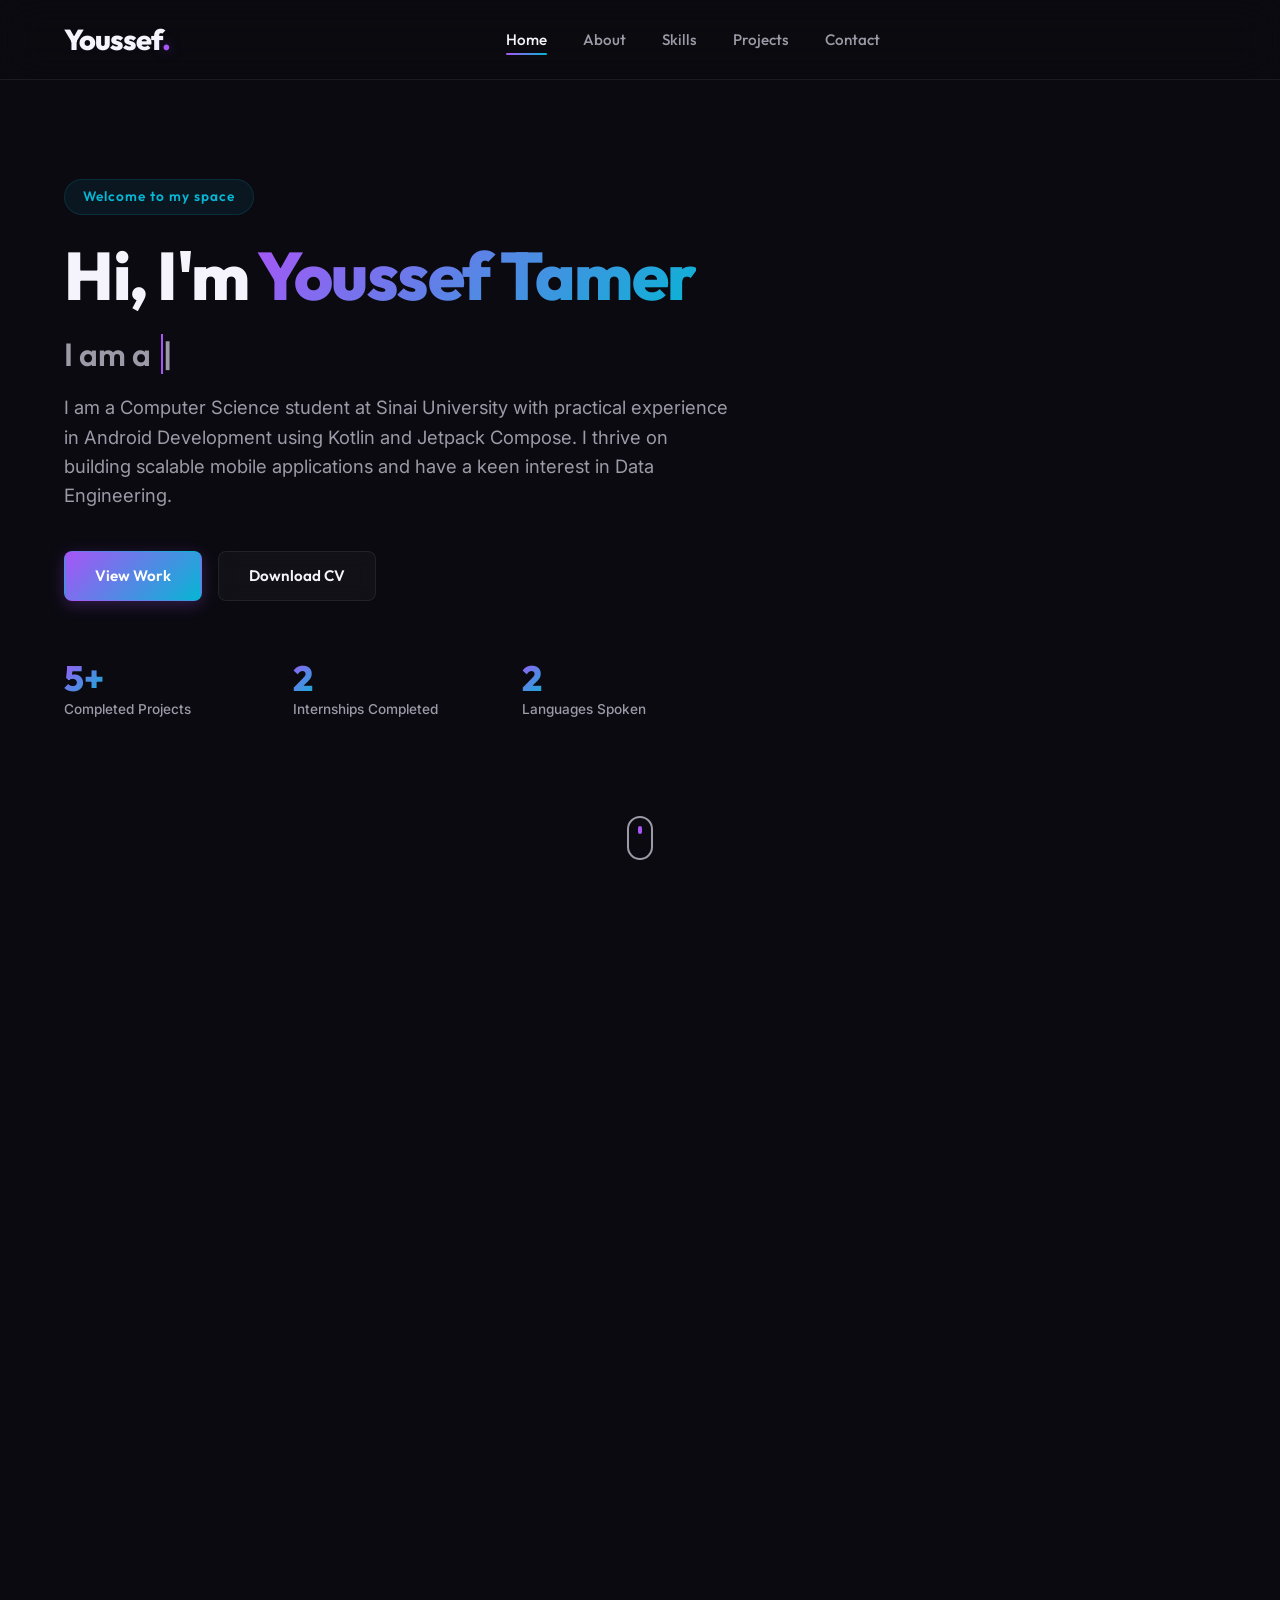
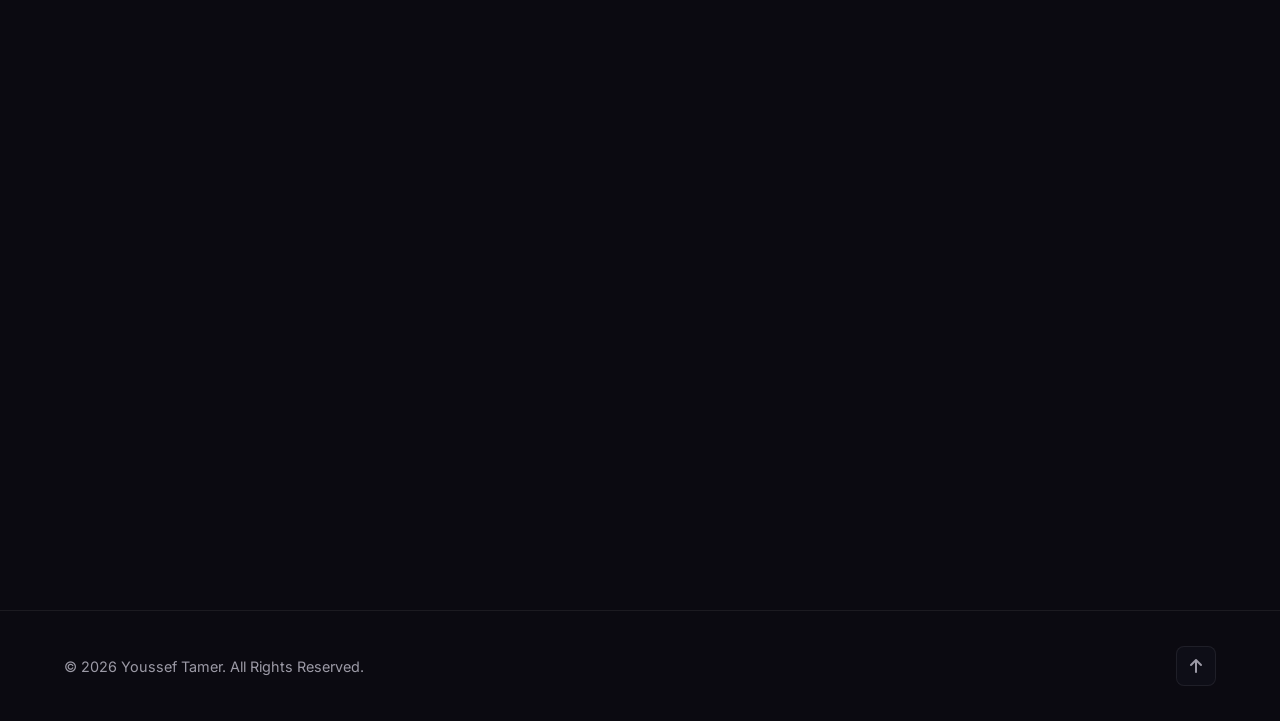
==== commit 54b84237: "Update profile references to Youssef Tamer, GitHub, and LinkedIn" ====
--- a/index.html
+++ b/index.html
@@ -4,8 +4,8 @@
   <meta charset="UTF-8">
   <meta name="viewport" content="width=device-width, initial-scale=1.0">
   <meta name="description" content="Premium Developer Portfolio - Senior Frontend Engineer & UI/UX Designer. Highly customizable digital showcase.">
-  <meta name="author" content="Alex Rivera">
-  <title>Alex Rivera | Premium Portfolio</title>
+  <meta name="author" content="Youssef Tamer">
+  <title>Youssef Tamer | Premium Portfolio</title>
   
   <!-- Google Fonts -->
   <link rel="preconnect" href="https://fonts.googleapis.com">
@@ -23,7 +23,7 @@
   <!-- Fullscreen Loading Screen -->
   <div id="loader" class="loader-screen">
     <div class="loader-content">
-      <div class="loader-logo">Alex<span>.</span></div>
+      <div class="loader-logo">Youssef<span>.</span></div>
       <div class="loader-bar-bg">
         <div id="loader-progress" class="loader-progress-bar"></div>
       </div>
@@ -43,7 +43,7 @@
     <div id="scroll-progress" class="scroll-progress-line"></div>
     
     <div class="nav-container">
-      <a href="#" class="logo-text">Alex<span class="dot">.</span></a>
+      <a href="#" class="logo-text">Youssef<span class="dot">.</span></a>
       
       <nav class="nav-menu" id="nav-menu">
         <ul class="nav-list">
@@ -70,7 +70,7 @@
       <div class="hero-content">
         <span class="hero-badge">Welcome to my space</span>
         <h1 class="hero-title">
-          Hi, I'm <span class="gradient-text dynamic-name">Alex Rivera</span>
+          Hi, I'm <span class="gradient-text dynamic-name">Youssef Tamer</span>
         </h1>
         <h2 class="typing-text-container">
           I am a <span class="typing-target"></span><span class="typed-cursor">|</span>
@@ -116,7 +116,7 @@
       <!-- 3D Tilt Card Photo -->
       <div class="about-image-wrapper scroll-reveal">
         <div class="about-img-card glass-card tilt-card">
-          <img id="about-avatar" src="" alt="Alex Portrait">
+          <img id="about-avatar" src="" alt="Youssef Portrait">
           <div class="img-border-glow"></div>
         </div>
       </div>
@@ -246,7 +246,7 @@
   <!-- Footer Section -->
   <footer class="footer">
     <div class="container footer-content">
-      <p class="copyright">&copy; <span id="footer-year">2026</span> <span id="footer-name">Alex Rivera</span>. All Rights Reserved.</p>
+      <p class="copyright">&copy; <span id="footer-year">2026</span> <span id="footer-name">Youssef Tamer</span>. All Rights Reserved.</p>
       <a href="#hero" class="back-to-top" aria-label="Back to top">
         <i class="fa-solid fa-arrow-up"></i>
       </a>
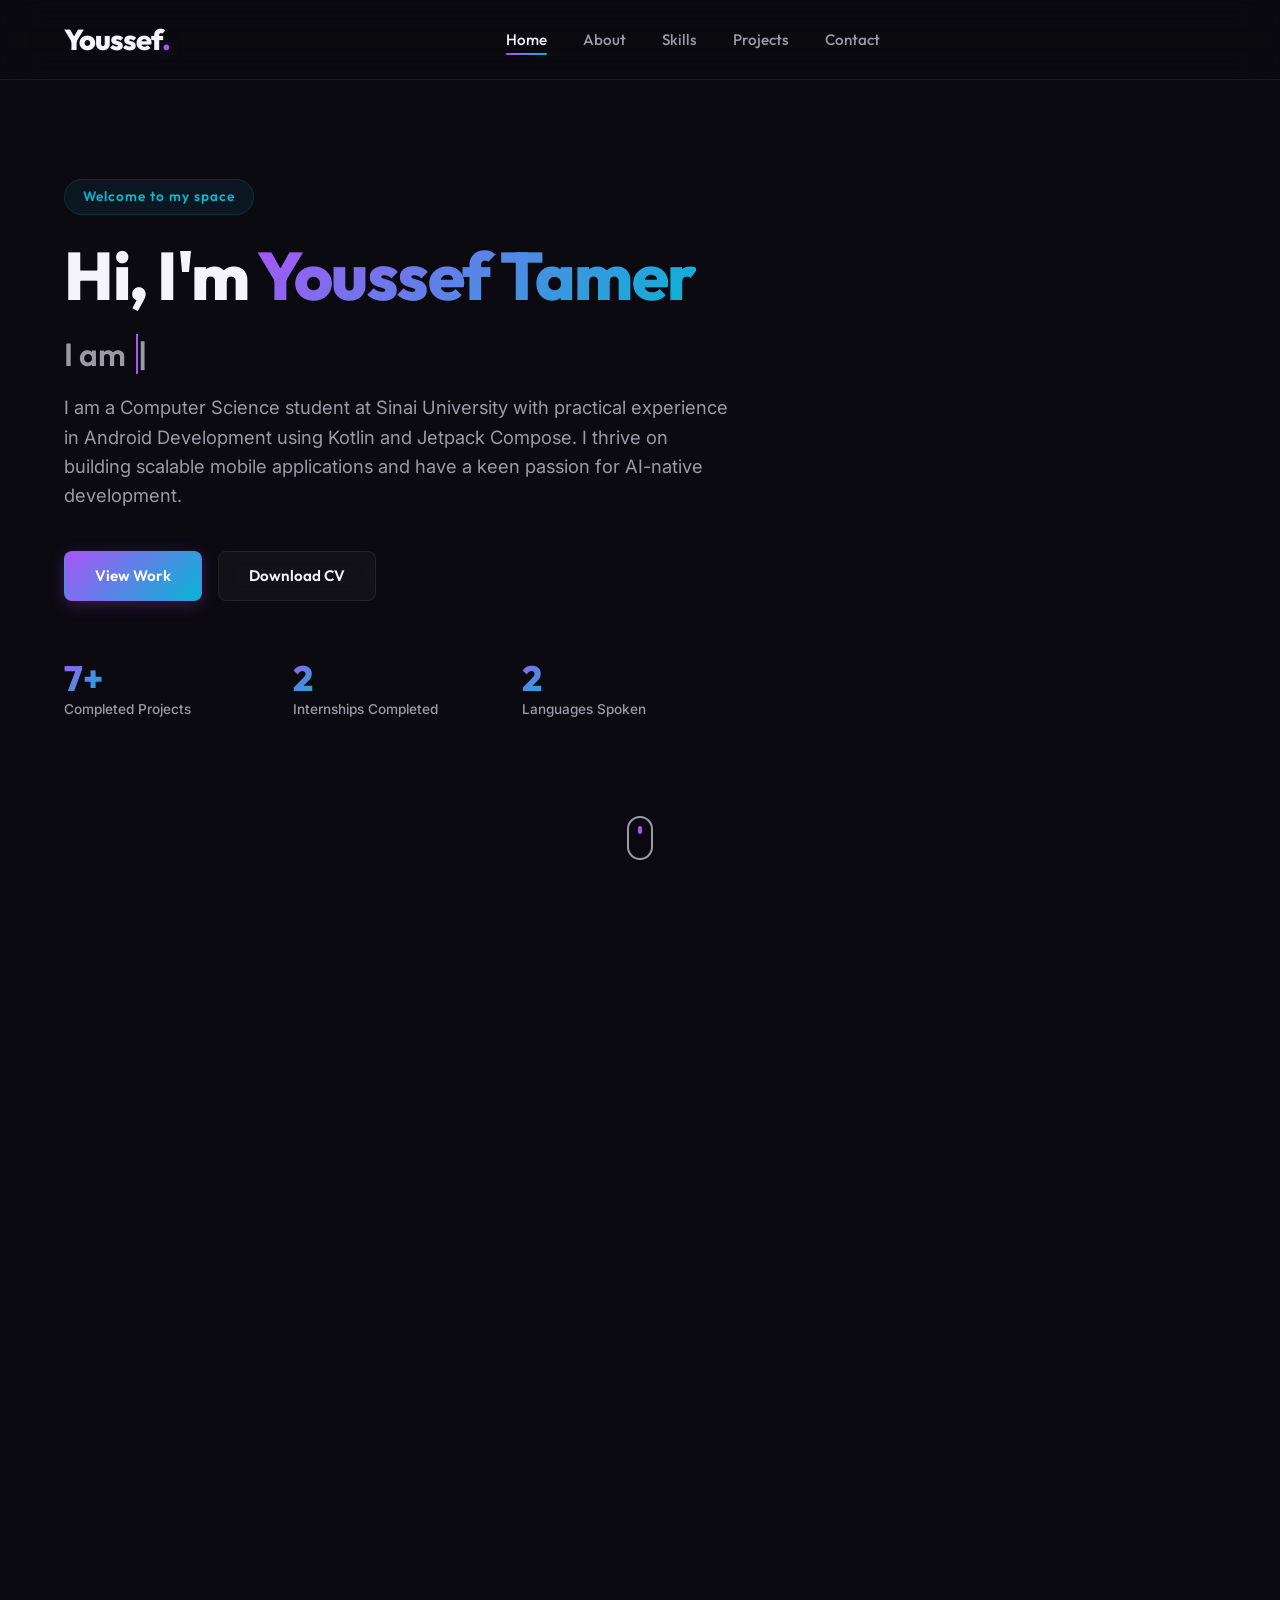
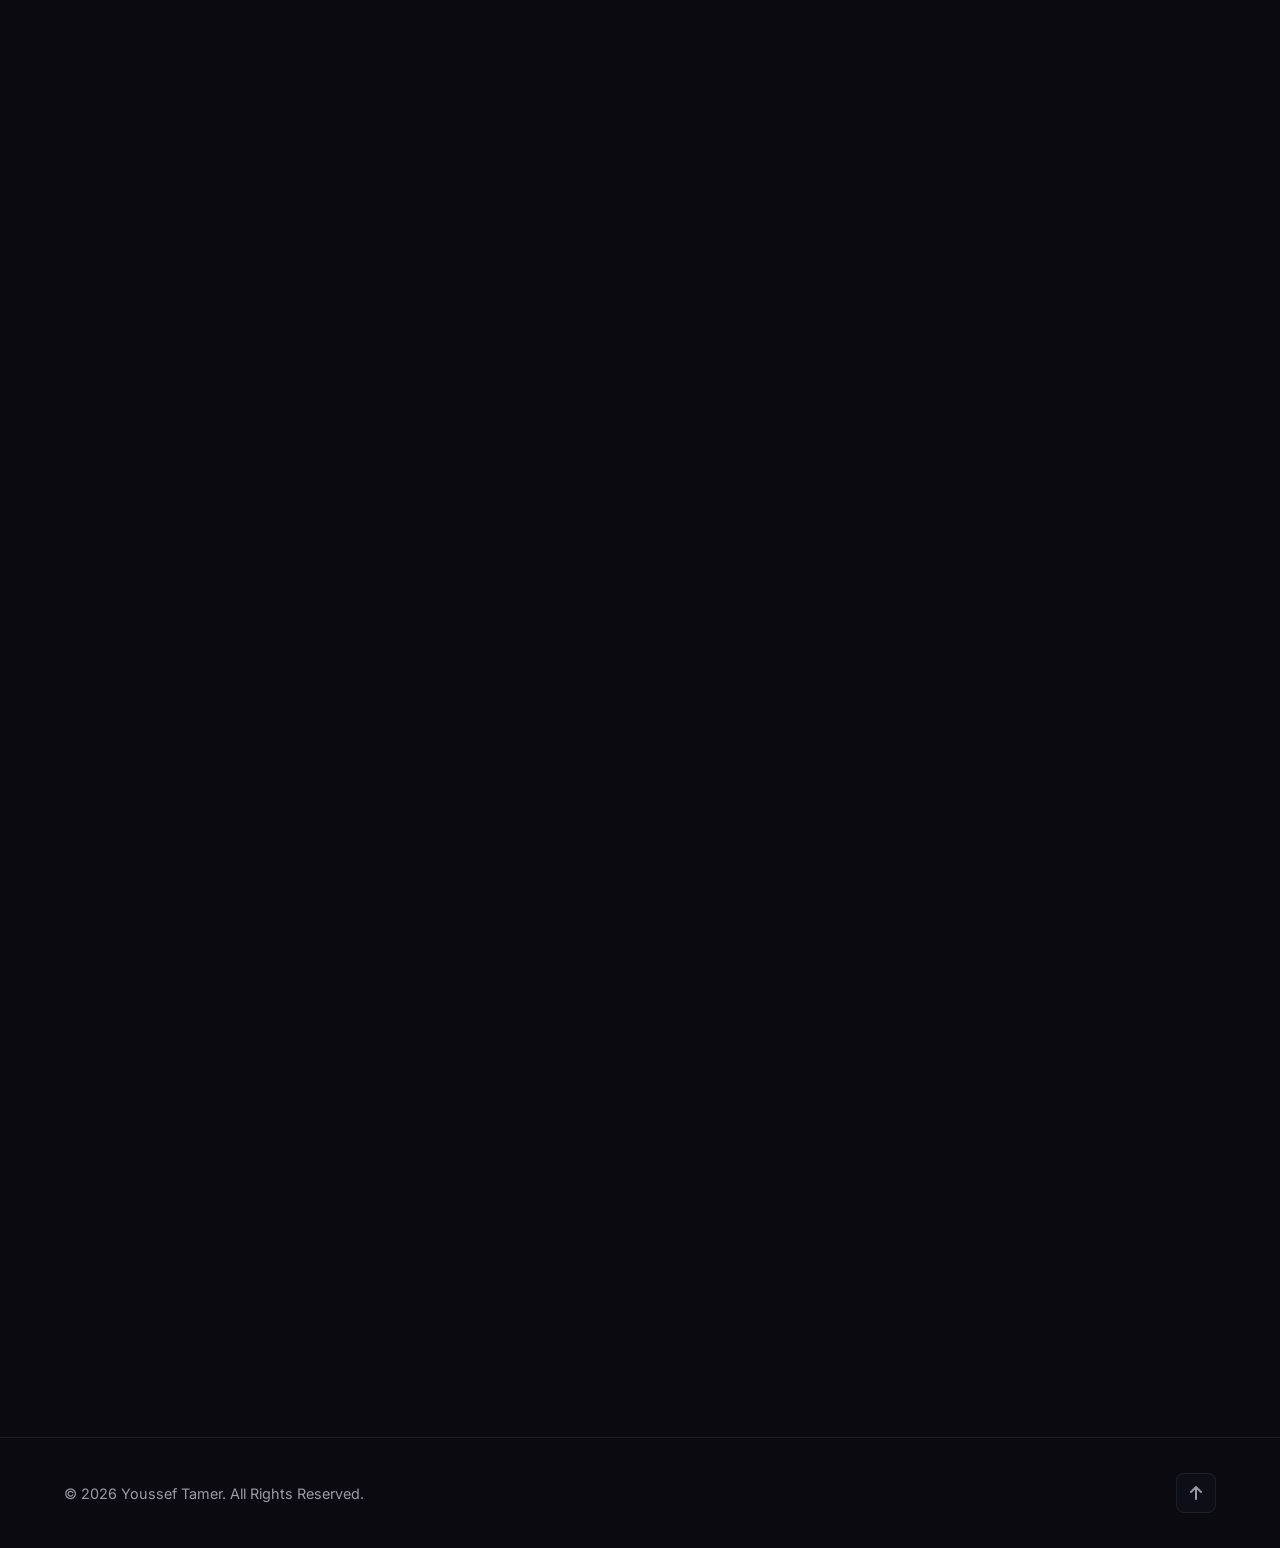
==== commit 05e3577e: "feat: update hero to AI-Native Developer & add OmniDoc project with screenshots gallery" ====
--- a/index.html
+++ b/index.html
@@ -73,7 +73,7 @@
           Hi, I'm <span class="gradient-text dynamic-name">Youssef Tamer</span>
         </h1>
         <h2 class="typing-text-container">
-          I am a <span class="typing-target"></span><span class="typed-cursor">|</span>
+          I am <span class="typing-target"></span><span class="typed-cursor">|</span>
         </h2>
         <p class="hero-desc" id="hero-subheading">
           Crafting modern, immersive digital experiences with clean code and premium aesthetics.
@@ -263,6 +263,7 @@
       <div class="modal-body">
         <div class="modal-image-wrapper">
           <img id="modal-project-img" src="" alt="Project Preview">
+          <div id="modal-thumbnails" class="modal-thumbnails"></div>
           <div class="modal-project-links">
             <a href="" id="modal-link-github" class="btn btn-secondary" target="_blank"><i class="fa-brands fa-github"></i> Source</a>
             <a href="" id="modal-link-live" class="btn btn-primary" target="_blank"><i class="fa-solid fa-arrow-up-right-from-square"></i> Demo</a>
--- a/style.css
+++ b/style.css
@@ -1081,11 +1081,50 @@
   object-fit: cover;
 }
 
+.modal-thumbnails {
+  display: flex;
+  gap: 8px;
+  margin-top: 12px;
+  overflow-x: auto;
+  padding-bottom: 4px;
+}
+.modal-thumbnails:empty {
+  display: none;
+}
+.modal-thumb {
+  width: 68px;
+  height: 46px;
+  border-radius: 6px;
+  overflow: hidden;
+  cursor: pointer;
+  border: 2px solid transparent;
+  opacity: 0.6;
+  transition: all var(--transition-fast);
+  flex-shrink: 0;
+  background: var(--bg-card);
+}
+.modal-thumb img {
+  width: 100%;
+  height: 100%;
+  object-fit: cover;
+  display: block;
+}
+.modal-thumb:hover {
+  opacity: 1;
+  border-color: rgba(var(--color-primary-rgb), 0.5);
+  transform: translateY(-2px);
+}
+.modal-thumb.active {
+  opacity: 1;
+  border-color: var(--color-primary);
+  box-shadow: 0 0 10px rgba(var(--color-primary-rgb), 0.4);
+}
+
 .modal-project-links {
   display: grid;
   grid-template-columns: 1fr 1fr;
   gap: 12px;
-  margin-top: 20px;
+  margin-top: 16px;
 }
 
 .modal-details-wrapper {
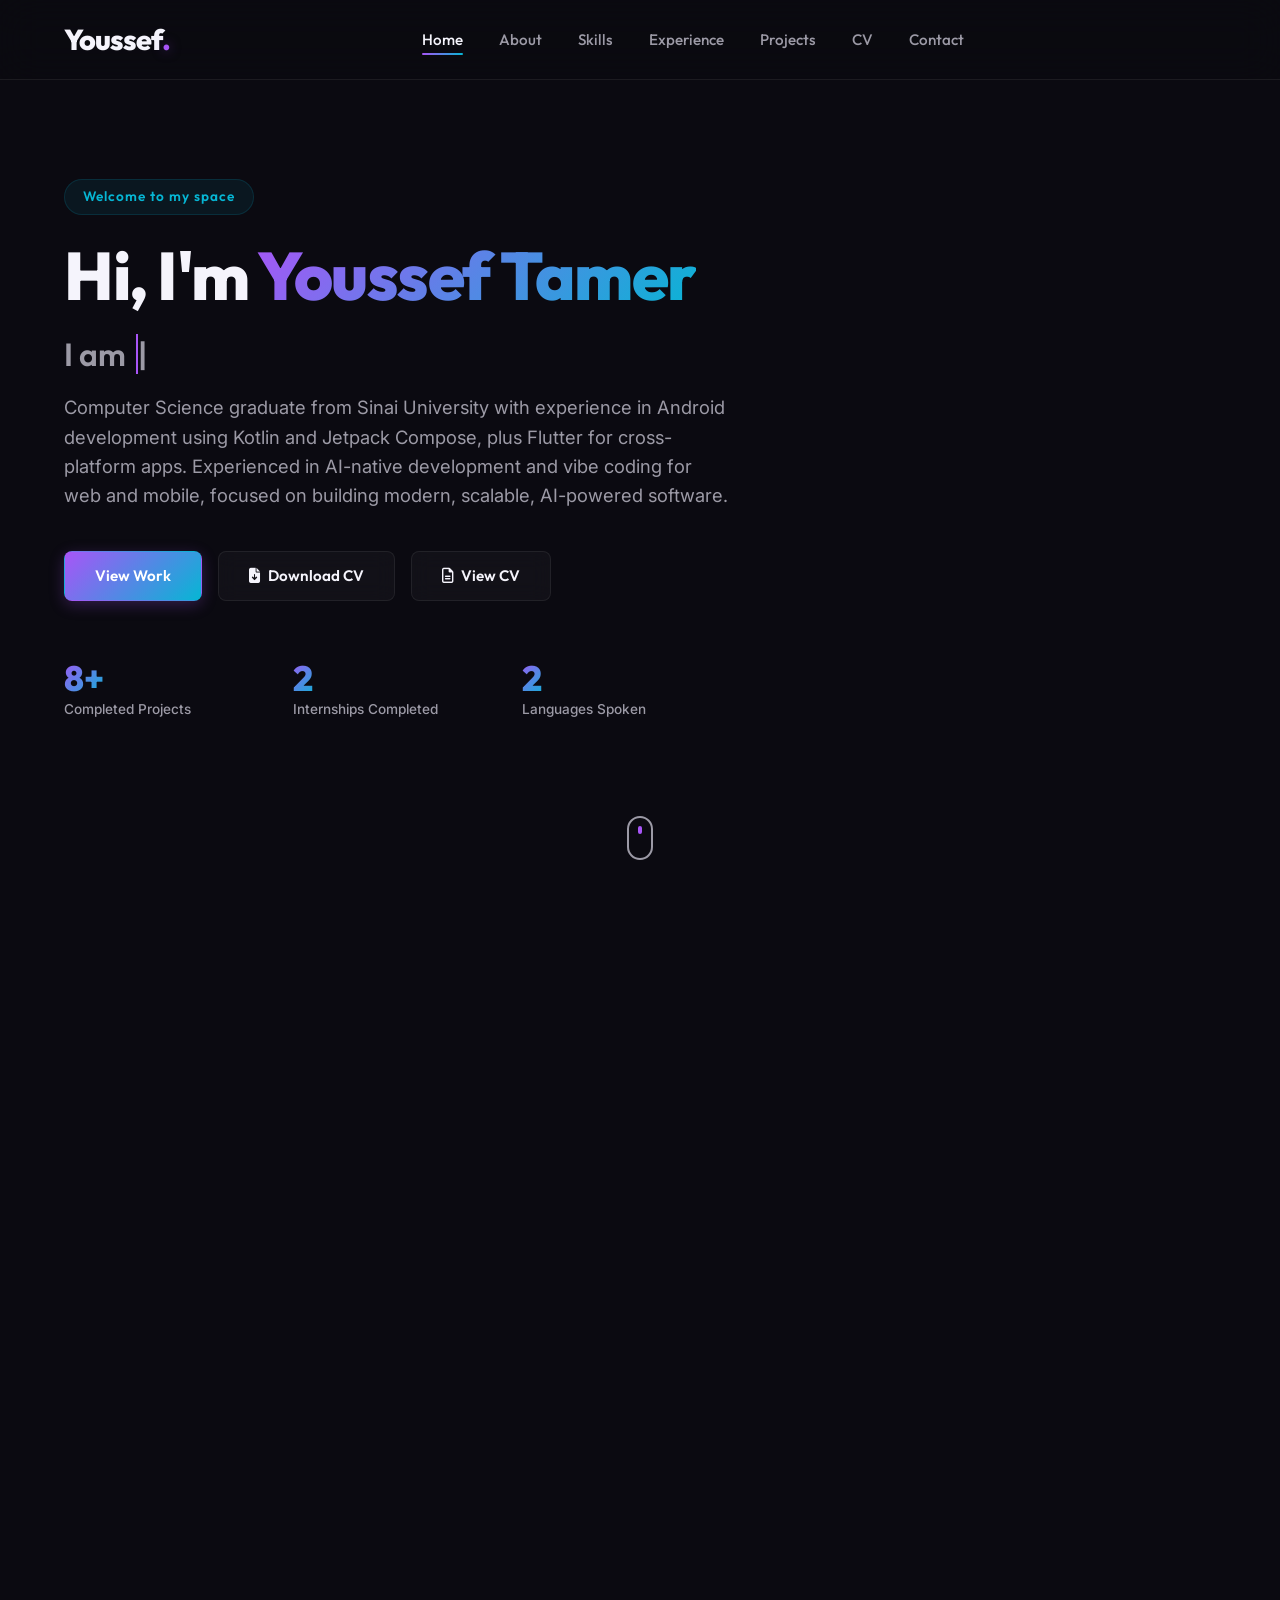
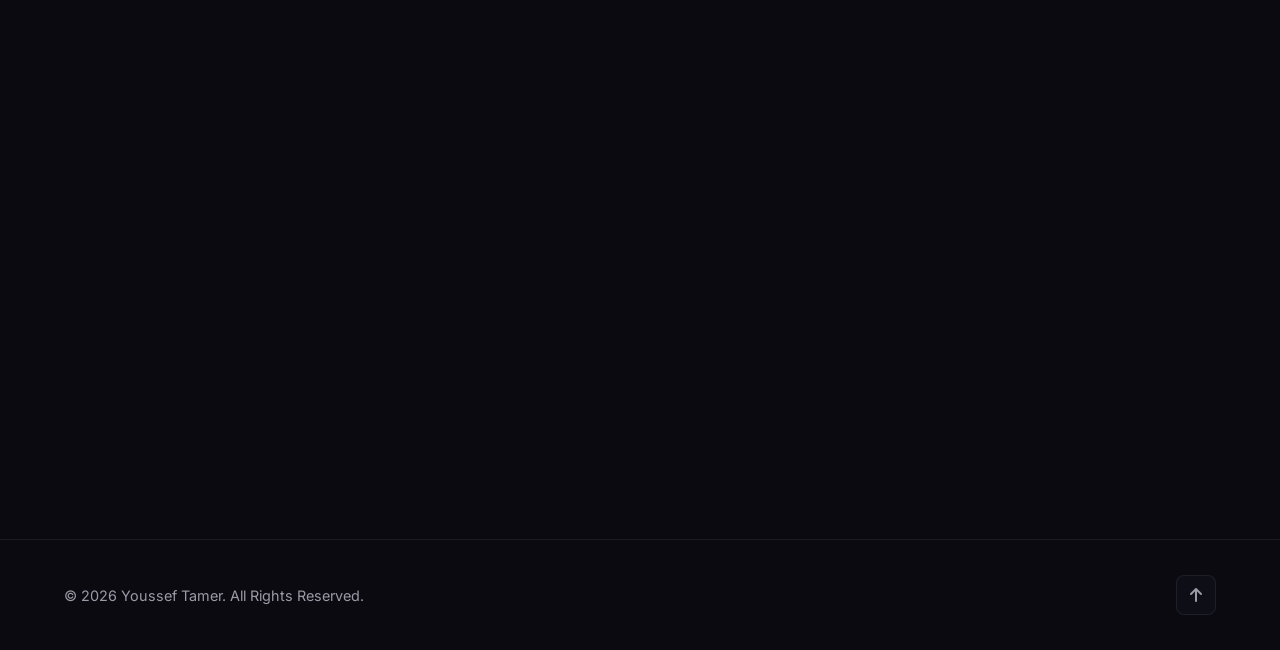
==== commit bf2a8c10: "feat: update CV with new resume, add printable cv.html, generated PDF, and update portfolio data" ====
--- a/index.html
+++ b/index.html
@@ -50,7 +50,9 @@
           <li><a href="#hero" class="nav-link active">Home</a></li>
           <li><a href="#about" class="nav-link">About</a></li>
           <li><a href="#skills" class="nav-link">Skills</a></li>
+          <li><a href="#experience" class="nav-link">Experience</a></li>
           <li><a href="#projects" class="nav-link">Projects</a></li>
+          <li><a href="cv.html" class="nav-link" target="_blank">CV</a></li>
           <li><a href="#contact" class="nav-link">Contact</a></li>
         </ul>
       </nav>
@@ -80,7 +82,8 @@
         </p>
         <div class="hero-actions">
           <a href="#projects" class="btn btn-primary btn-glow">View Work</a>
-          <a href="" id="hero-resume-link" class="btn btn-secondary" download>Download CV</a>
+          <a href="./Youssef_Tamer_CV.pdf" id="hero-resume-link" class="btn btn-secondary" target="_blank" download="Youssef_Tamer_CV.pdf"><i class="fa-solid fa-file-arrow-down"></i> Download CV</a>
+          <a href="cv.html" class="btn btn-secondary" target="_blank"><i class="fa-regular fa-file-lines"></i> View CV</a>
         </div>
         
         <!-- Stats Row -->
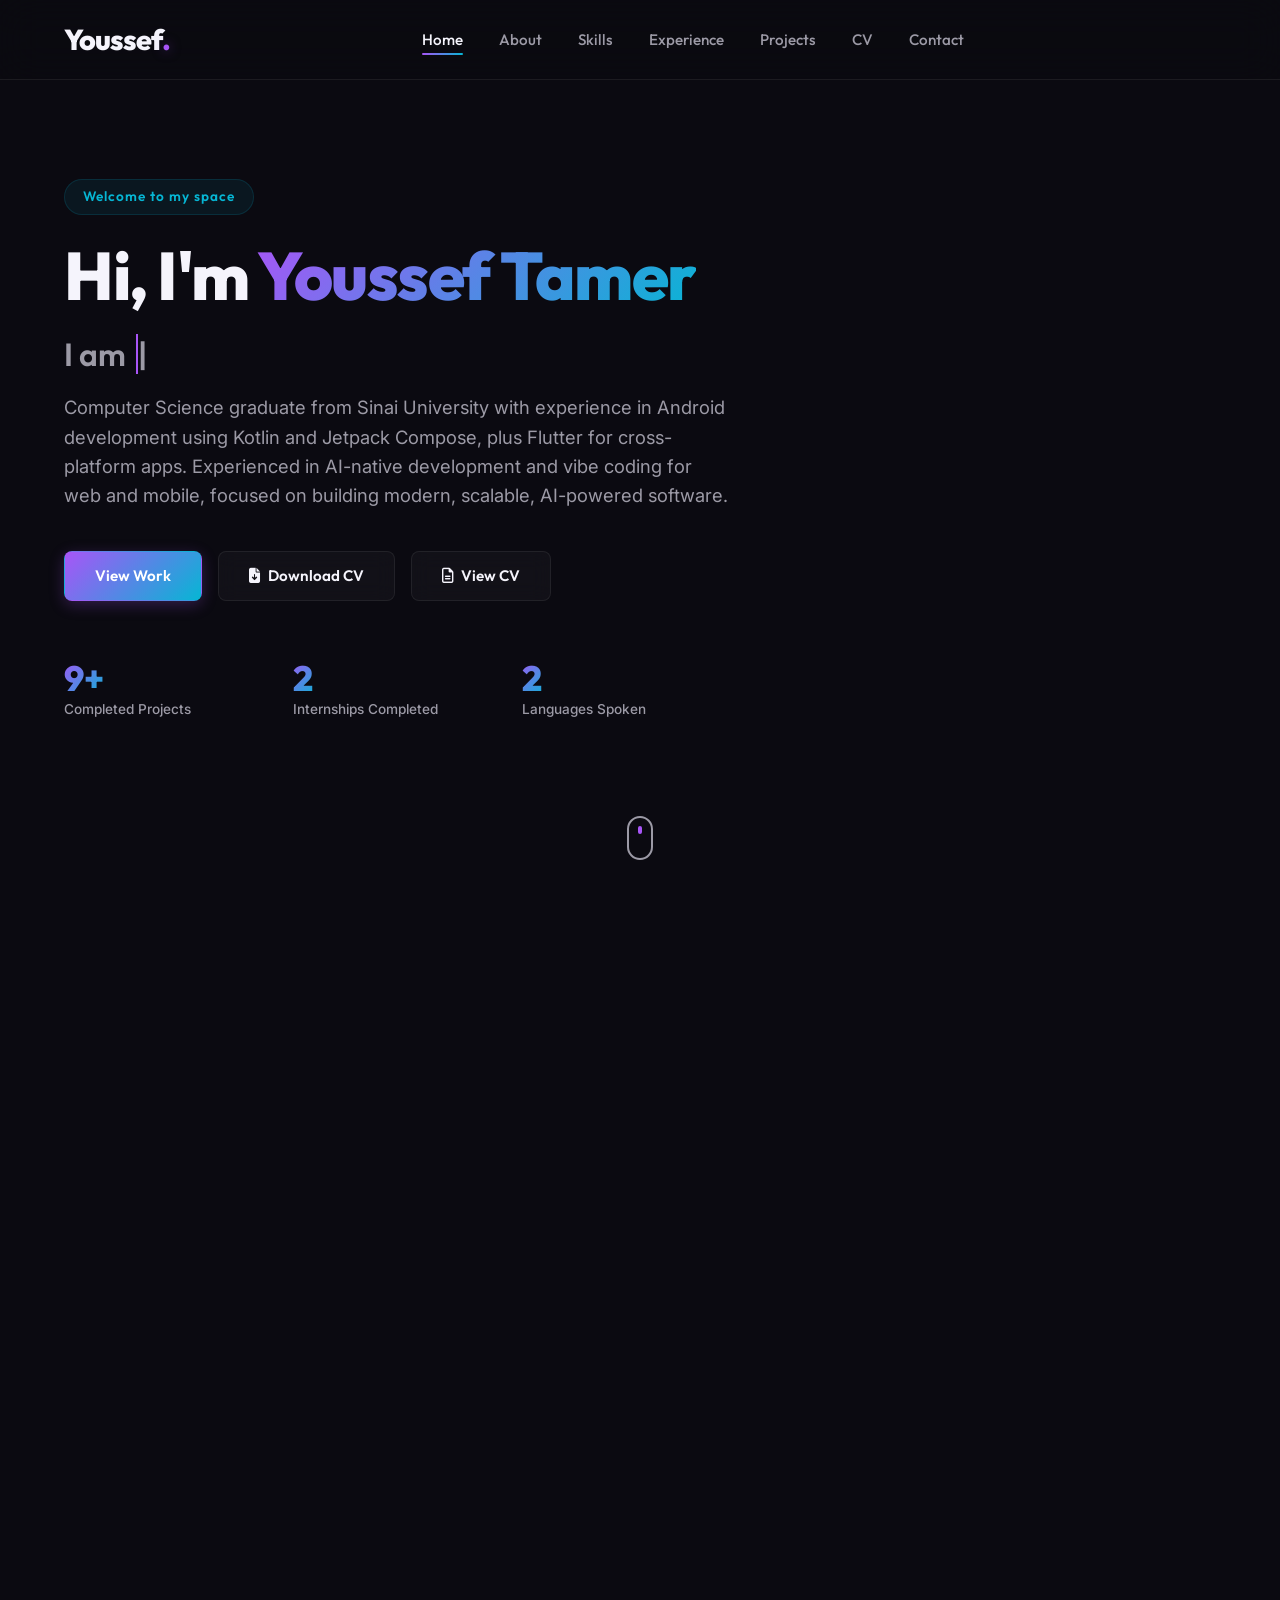
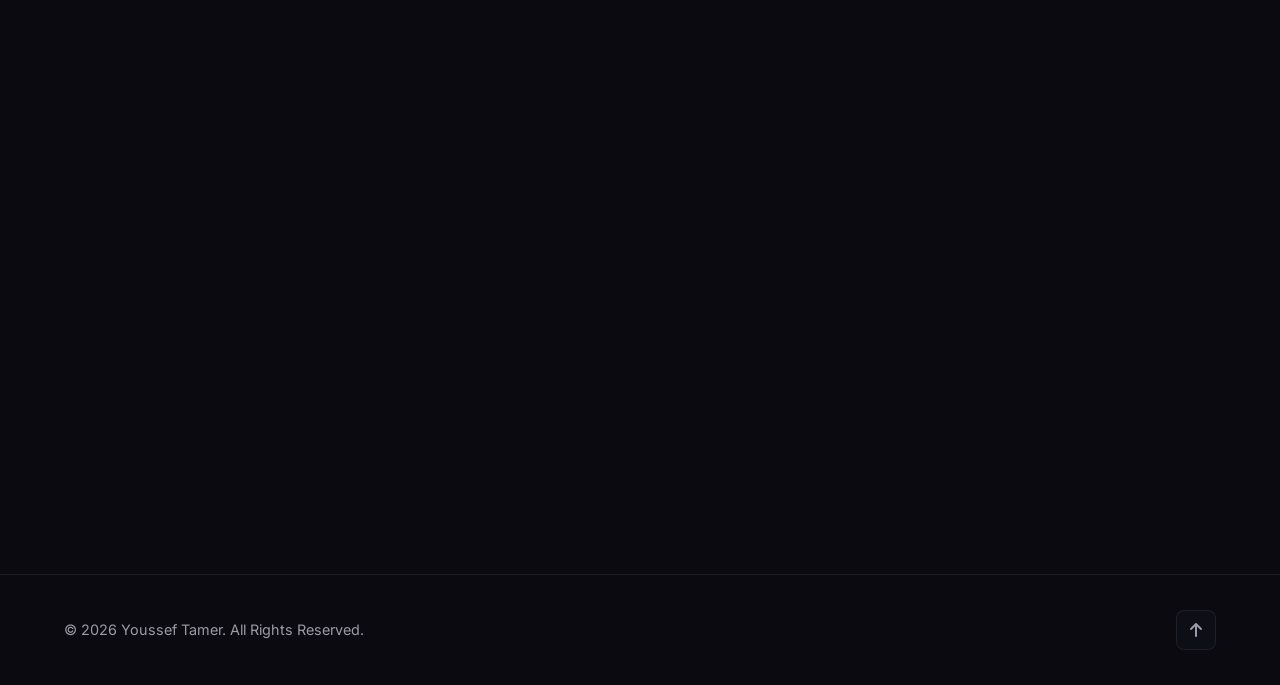
==== commit 1102cd7f: "fix(pdf): make entire icon and text clickable in PDF and add download cache-buster" ====
--- a/index.html
+++ b/index.html
@@ -82,7 +82,7 @@
         </p>
         <div class="hero-actions">
           <a href="#projects" class="btn btn-primary btn-glow">View Work</a>
-          <a href="./Youssef_Tamer_CV.pdf" id="hero-resume-link" class="btn btn-secondary" target="_blank" download="Youssef_Tamer_CV.pdf"><i class="fa-solid fa-file-arrow-down"></i> Download CV</a>
+          <a href="./Youssef_Tamer_CV.pdf?v=20261102" id="hero-resume-link" class="btn btn-secondary" target="_blank" download="Youssef_Tamer_CV.pdf"><i class="fa-solid fa-file-arrow-down"></i> Download CV</a>
           <a href="cv.html" class="btn btn-secondary" target="_blank"><i class="fa-regular fa-file-lines"></i> View CV</a>
         </div>
         
